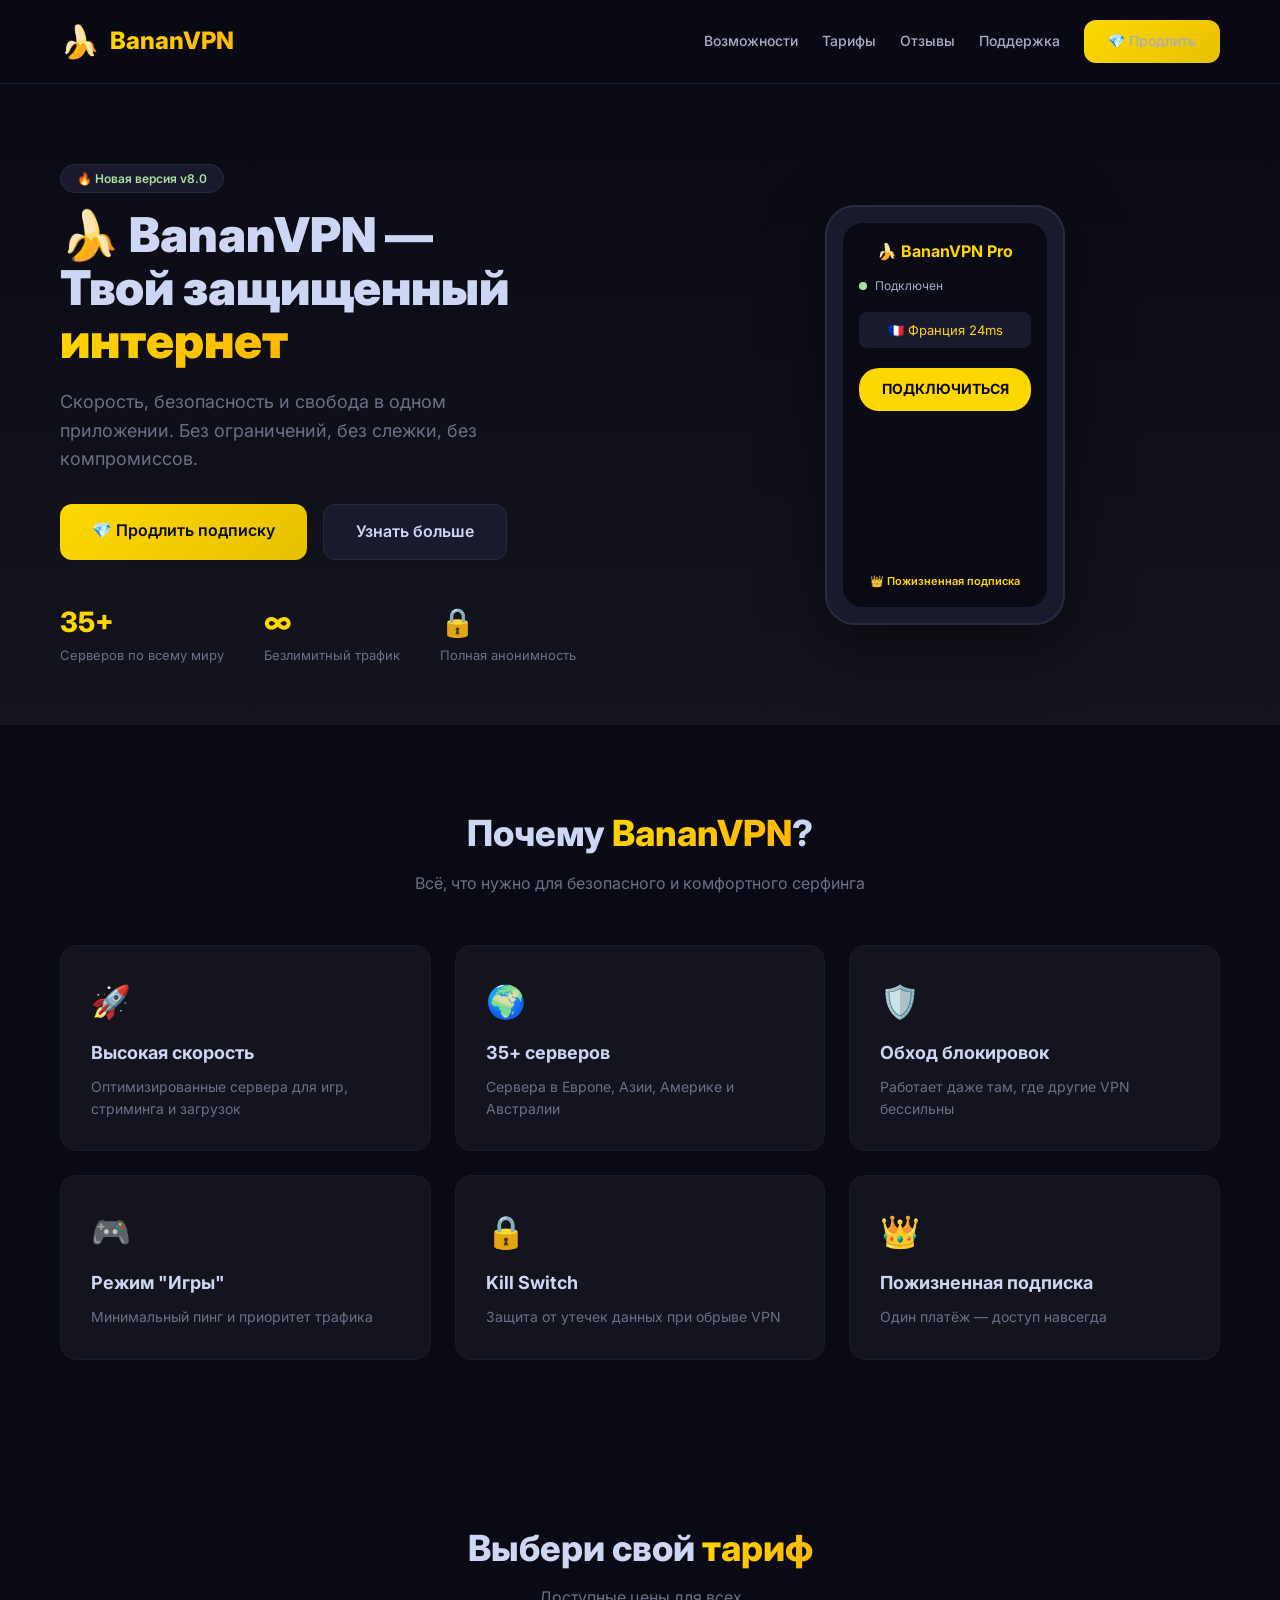
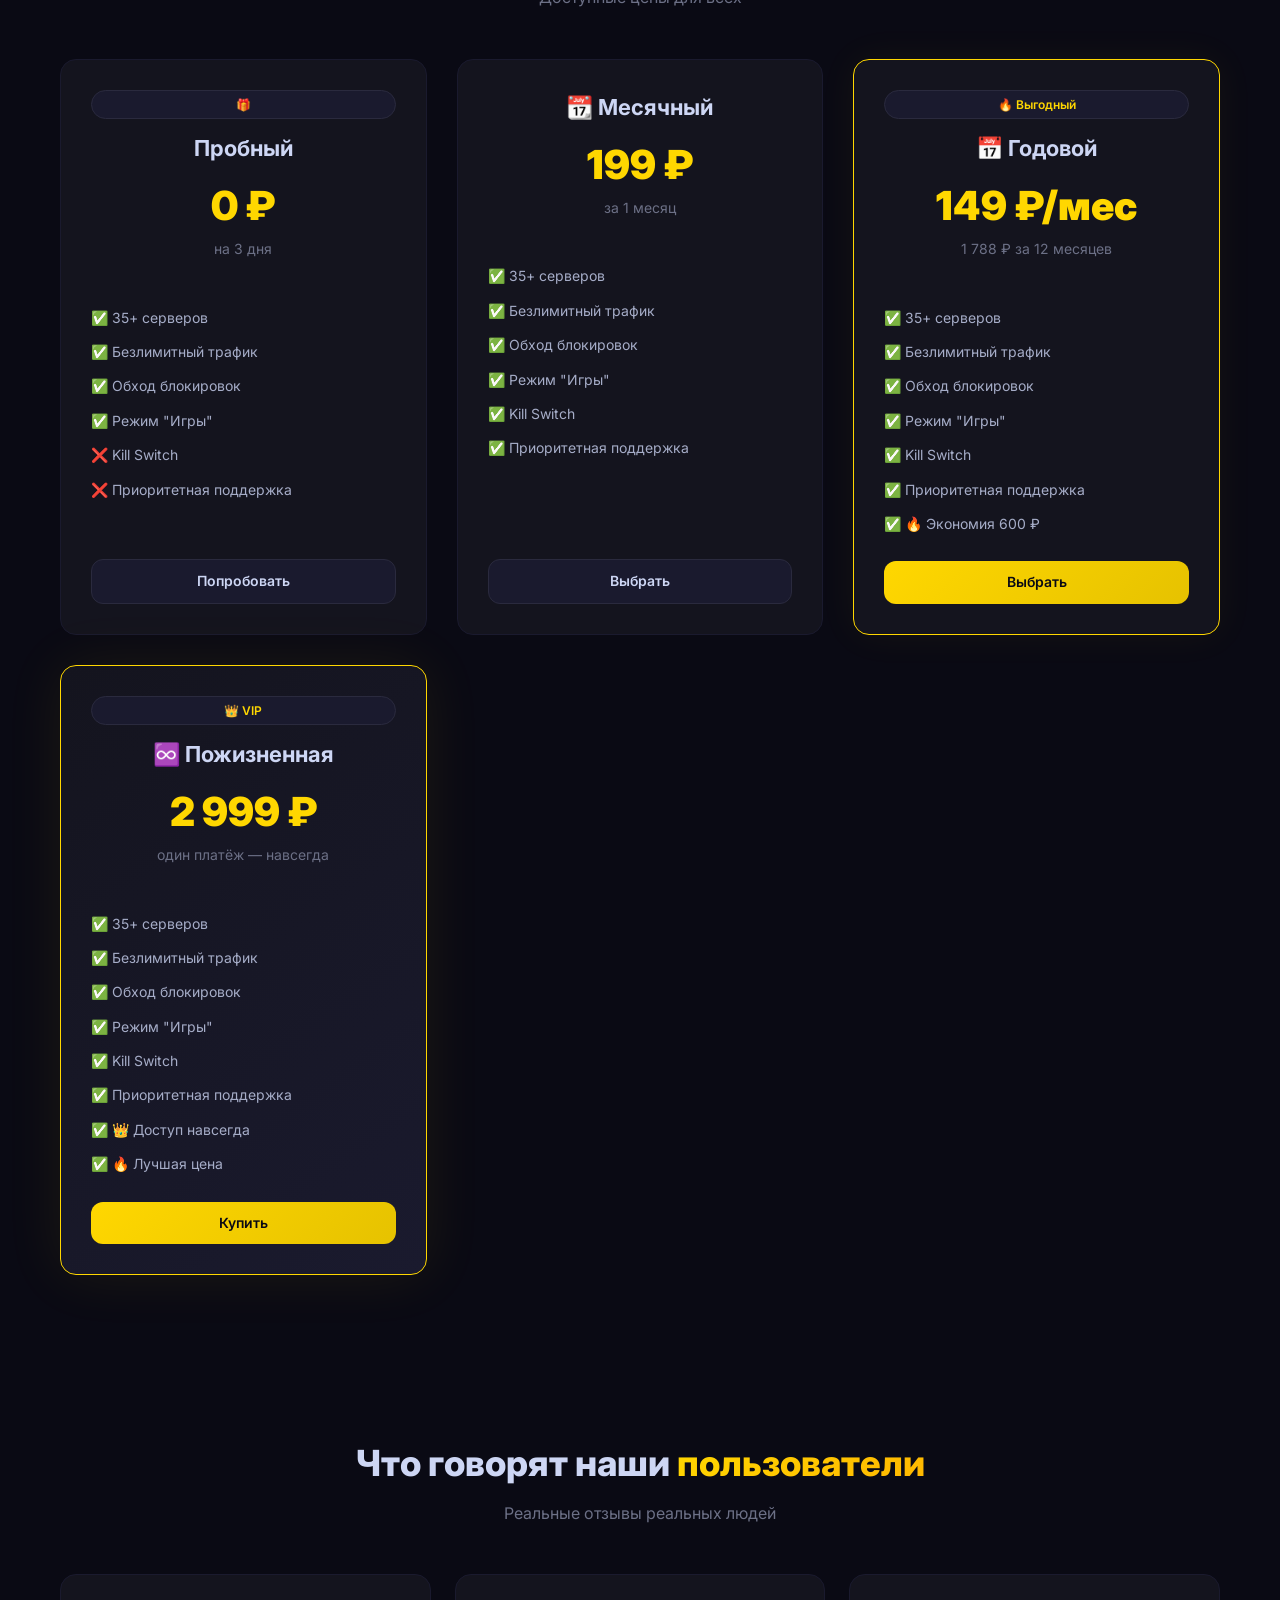
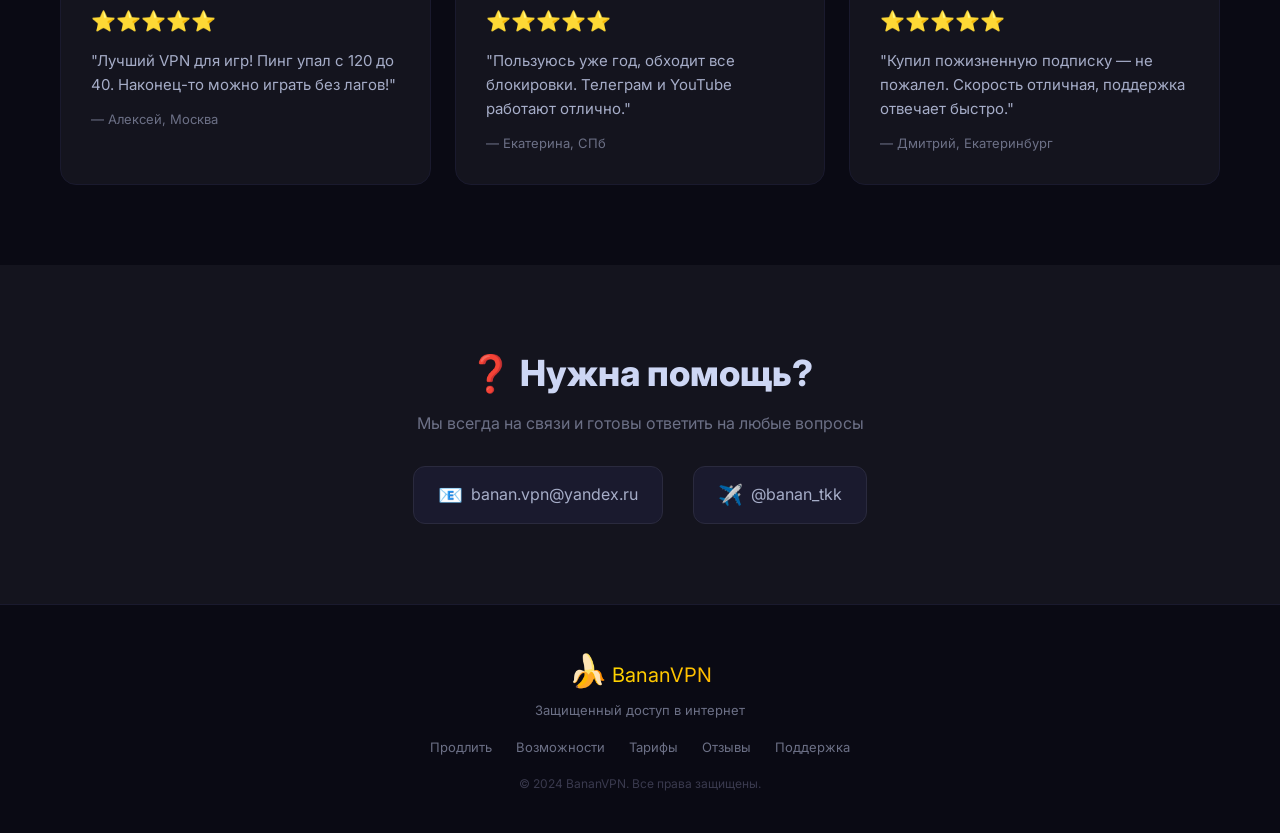
==== index.html @ 457617f9 "Add files via upload" ====
<!DOCTYPE html>
<html lang="ru">
<head>
    <meta charset="UTF-8">
    <meta name="viewport" content="width=device-width, initial-scale=1.0">
    
    <!-- ===== ОСНОВНЫЕ SEO МЕТА-ТЕГИ ===== -->
    <title>🍌 BananVPN — Лучший VPN для игр и интернета в России</title>
    <meta name="description" content="BananVPN — быстрый и безопасный VPN для игр, стриминга и обхода блокировок. 35+ серверов, безлимитный трафик, режим 'Игры' и пожизненная подписка.">
    <meta name="keywords" content="бананвпн, bananvpn, впн для игр, впн россия, впн безлимитный, впн пожизненный, vpn для телеграм, обход блокировок">
    <meta name="robots" content="index, follow">
    <meta name="author" content="BananVPN">
    <meta name="language" content="Russian">
    
    <!-- ===== OPEN GRAPH (для соцсетей) ===== -->
    <meta property="og:title" content="BananVPN — Лучший VPN для игр и интернета">
    <meta property="og:description" content="Скорость, безопасность и свобода в одном приложении. 35+ серверов, безлимитный трафик, режим 'Игры'.">
    <meta property="og:type" content="website">
    <meta property="og:url" content="https://bananvpn.com">
    <meta property="og:image" content="https://bananvpn.com/assets/og-image.jpg">
    <meta property="og:site_name" content="BananVPN">
    
    <!-- ===== TWITTER CARD ===== -->
    <meta name="twitter:card" content="summary_large_image">
    <meta name="twitter:title" content="BananVPN — Лучший VPN для игр и интернета">
    <meta name="twitter:description" content="Скорость, безопасность и свобода в одном приложении. 35+ серверов, безлимитный трафик.">
    
    <!-- ===== ФАВИКОН ===== -->
    <link rel="icon" type="image/png" href="data:image/svg+xml,<svg xmlns='http://www.w3.org/2000/svg' viewBox='0 0 100 100'><text y='.9em' font-size='90'>🍌</text></svg>">
    
    <!-- ===== КАНОНИЧЕСКАЯ ССЫЛКА ===== -->
    <link rel="canonical" href="https://bananvpn.com/">
    
    <!-- ===== СТИЛИ ===== -->
    <link rel="stylesheet" href="style.css">
    <link href="https://fonts.googleapis.com/css2?family=Inter:wght@300;400;600;700;800;900&display=swap" rel="stylesheet">
    
    <!-- ===== СХЕМА (JSON-LD) для поисковиков ===== -->
    <script type="application/ld+json">
    {
        "@context": "https://schema.org",
        "@type": "SoftwareApplication",
        "name": "BananVPN",
        "applicationCategory": "NetworkApplication",
        "operatingSystem": "Windows, macOS, Android, iOS",
        "description": "Быстрый и безопасный VPN для игр, стриминга и обхода блокировок. 35+ серверов, безлимитный трафик.",
        "offers": {
            "@type": "Offer",
            "price": "0",
            "priceCurrency": "RUB"
        },
        "aggregateRating": {
            "@type": "AggregateRating",
            "ratingValue": "4.8",
            "ratingCount": "1250"
        }
    }
    </script>
    
</head>
<body>
    <!-- ===== НАВИГАЦИЯ ===== -->
    <nav class="navbar">
        <div class="container">
            <div class="nav-brand">
                <span class="logo">🍌</span>
                <span class="brand-text">BananVPN</span>
            </div>
            <div class="nav-links">
                <a href="#features">Возможности</a>
                <a href="#pricing">Тарифы</a>
                <a href="#reviews">Отзывы</a>
                <a href="#support">Поддержка</a>
                <a href="renew.html" class="btn btn-primary">💎 Продлить</a>
            </div>
            <div class="mobile-menu" onclick="toggleMobileMenu()">
                <span></span>
                <span></span>
                <span></span>
            </div>
        </div>
    </nav>

    <!-- ===== ГЕРОЙ ===== -->
    <section class="hero">
        <div class="container">
            <div class="hero-content">
                <div class="hero-badge">🔥 Новая версия v8.0</div>
                <h1>🍌 BananVPN — <br>Твой защищенный <span class="highlight">интернет</span></h1>
                <p class="hero-desc">Скорость, безопасность и свобода в одном приложении. 
                Без ограничений, без слежки, без компромиссов.</p>
                <div class="hero-buttons">
                    <a href="renew.html" class="btn btn-primary btn-large">💎 Продлить подписку</a>
                    <a href="#features" class="btn btn-secondary btn-large">Узнать больше</a>
                </div>
                <div class="hero-stats">
                    <div class="stat">
                        <span class="stat-number">35+</span>
                        <span class="stat-label">Серверов по всему миру</span>
                    </div>
                    <div class="stat">
                        <span class="stat-number">∞</span>
                        <span class="stat-label">Безлимитный трафик</span>
                    </div>
                    <div class="stat">
                        <span class="stat-number">🔒</span>
                        <span class="stat-label">Полная анонимность</span>
                    </div>
                </div>
            </div>
            <div class="hero-image">
                <div class="hero-phone">
                    <div class="phone-screen">
                        <div class="phone-header">🍌 BananVPN Pro</div>
                        <div class="phone-status">
                            <span class="dot connected"></span>
                            <span>Подключен</span>
                        </div>
                        <div class="phone-server">🇫🇷 Франция 24ms</div>
                        <div class="phone-btn">ПОДКЛЮЧИТЬСЯ</div>
                        <div class="phone-footer">👑 Пожизненная подписка</div>
                    </div>
                </div>
            </div>
        </div>
    </section>

    <!-- ===== ВОЗМОЖНОСТИ ===== -->
    <section id="features" class="features">
        <div class="container">
            <div class="section-header">
                <h2>Почему <span class="highlight">BananVPN</span>?</h2>
                <p>Всё, что нужно для безопасного и комфортного серфинга</p>
            </div>
            <div class="features-grid">
                <div class="feature-card">
                    <div class="feature-icon">🚀</div>
                    <h3>Высокая скорость</h3>
                    <p>Оптимизированные сервера для игр, стриминга и загрузок</p>
                </div>
                <div class="feature-card">
                    <div class="feature-icon">🌍</div>
                    <h3>35+ серверов</h3>
                    <p>Сервера в Европе, Азии, Америке и Австралии</p>
                </div>
                <div class="feature-card">
                    <div class="feature-icon">🛡️</div>
                    <h3>Обход блокировок</h3>
                    <p>Работает даже там, где другие VPN бессильны</p>
                </div>
                <div class="feature-card">
                    <div class="feature-icon">🎮</div>
                    <h3>Режим "Игры"</h3>
                    <p>Минимальный пинг и приоритет трафика</p>
                </div>
                <div class="feature-card">
                    <div class="feature-icon">🔒</div>
                    <h3>Kill Switch</h3>
                    <p>Защита от утечек данных при обрыве VPN</p>
                </div>
                <div class="feature-card">
                    <div class="feature-icon">👑</div>
                    <h3>Пожизненная подписка</h3>
                    <p>Один платёж — доступ навсегда</p>
                </div>
            </div>
        </div>
    </section>

    <!-- ===== ТАРИФЫ ===== -->
    <section id="pricing" class="pricing">
        <div class="container">
            <div class="section-header">
                <h2>Выбери свой <span class="highlight">тариф</span></h2>
                <p>Доступные цены для всех</p>
            </div>
            <div class="pricing-grid">
                <!-- Пробный -->
                <div class="pricing-card">
                    <div class="pricing-badge">🎁</div>
                    <h3>Пробный</h3>
                    <div class="pricing-price">0 ₽</div>
                    <div class="pricing-period">на 3 дня</div>
                    <ul class="pricing-features">
                        <li>✅ 35+ серверов</li>
                        <li>✅ Безлимитный трафик</li>
                        <li>✅ Обход блокировок</li>
                        <li>✅ Режим "Игры"</li>
                        <li>❌ Kill Switch</li>
                        <li>❌ Приоритетная поддержка</li>
                    </ul>
                    <a href="renew.html" class="btn btn-secondary">Попробовать</a>
                </div>

                <!-- Месячный -->
                <div class="pricing-card">
                    <h3>📆 Месячный</h3>
                    <div class="pricing-price">199 ₽</div>
                    <div class="pricing-period">за 1 месяц</div>
                    <ul class="pricing-features">
                        <li>✅ 35+ серверов</li>
                        <li>✅ Безлимитный трафик</li>
                        <li>✅ Обход блокировок</li>
                        <li>✅ Режим "Игры"</li>
                        <li>✅ Kill Switch</li>
                        <li>✅ Приоритетная поддержка</li>
                    </ul>
                    <a href="renew.html" class="btn btn-secondary">Выбрать</a>
                </div>

                <!-- Годовой -->
                <div class="pricing-card popular">
                    <div class="pricing-badge">🔥 Выгодный</div>
                    <h3>📅 Годовой</h3>
                    <div class="pricing-price">149 ₽/мес</div>
                    <div class="pricing-period">1 788 ₽ за 12 месяцев</div>
                    <ul class="pricing-features">
                        <li>✅ 35+ серверов</li>
                        <li>✅ Безлимитный трафик</li>
                        <li>✅ Обход блокировок</li>
                        <li>✅ Режим "Игры"</li>
                        <li>✅ Kill Switch</li>
                        <li>✅ Приоритетная поддержка</li>
                        <li>✅ 🔥 Экономия 600 ₽</li>
                    </ul>
                    <a href="renew.html" class="btn btn-primary">Выбрать</a>
                </div>

                <!-- Пожизненная -->
                <div class="pricing-card premium">
                    <div class="pricing-badge">👑 VIP</div>
                    <h3>♾️ Пожизненная</h3>
                    <div class="pricing-price">2 999 ₽</div>
                    <div class="pricing-period">один платёж — навсегда</div>
                    <ul class="pricing-features">
                        <li>✅ 35+ серверов</li>
                        <li>✅ Безлимитный трафик</li>
                        <li>✅ Обход блокировок</li>
                        <li>✅ Режим "Игры"</li>
                        <li>✅ Kill Switch</li>
                        <li>✅ Приоритетная поддержка</li>
                        <li>✅ 👑 Доступ навсегда</li>
                        <li>✅ 🔥 Лучшая цена</li>
                    </ul>
                    <a href="renew.html" class="btn btn-primary">Купить</a>
                </div>
            </div>
        </div>
    </section>

    <!-- ===== ОТЗЫВЫ ===== -->
    <section id="reviews" class="reviews">
        <div class="container">
            <div class="section-header">
                <h2>Что говорят наши <span class="highlight">пользователи</span></h2>
                <p>Реальные отзывы реальных людей</p>
            </div>
            <div class="reviews-grid">
                <div class="review-card">
                    <div class="review-stars">⭐⭐⭐⭐⭐</div>
                    <p class="review-text">"Лучший VPN для игр! Пинг упал с 120 до 40. Наконец-то можно играть без лагов!"</p>
                    <div class="review-author">— Алексей, Москва</div>
                </div>
                <div class="review-card">
                    <div class="review-stars">⭐⭐⭐⭐⭐</div>
                    <p class="review-text">"Пользуюсь уже год, обходит все блокировки. Телеграм и YouTube работают отлично."</p>
                    <div class="review-author">— Екатерина, СПб</div>
                </div>
                <div class="review-card">
                    <div class="review-stars">⭐⭐⭐⭐⭐</div>
                    <p class="review-text">"Купил пожизненную подписку — не пожалел. Скорость отличная, поддержка отвечает быстро."</p>
                    <div class="review-author">— Дмитрий, Екатеринбург</div>
                </div>
            </div>
        </div>
    </section>

    <!-- ===== ПОДДЕРЖКА ===== -->
    <section id="support" class="support">
        <div class="container">
            <div class="support-content">
                <h2>❓ Нужна помощь?</h2>
                <p>Мы всегда на связи и готовы ответить на любые вопросы</p>
                <div class="support-contacts">
                    <a href="mailto:banan.vpn@yandex.ru" class="support-item">
                        <span class="support-icon">📧</span>
                        <span>banan.vpn@yandex.ru</span>
                    </a>
                    <a href="https://t.me/banan_tkk" class="support-item" target="_blank">
                        <span class="support-icon">✈️</span>
                        <span>@banan_tkk</span>
                    </a>
                </div>
            </div>
        </div>
    </section>

    <!-- ===== ФУТЕР ===== -->
    <footer class="footer">
        <div class="container">
            <div class="footer-content">
                <div class="footer-brand">
                    <span class="logo">🍌</span>
                    <span class="brand-text">BananVPN</span>
                    <p>Защищенный доступ в интернет</p>
                </div>
                <div class="footer-links">
                    <a href="renew.html">Продлить</a>
                    <a href="#features">Возможности</a>
                    <a href="#pricing">Тарифы</a>
                    <a href="#reviews">Отзывы</a>
                    <a href="mailto:banan.vpn@yandex.ru">Поддержка</a>
                </div>
                <div class="footer-copyright">
                    © 2024 BananVPN. Все права защищены.
                </div>
            </div>
        </div>
    </footer>

    <script src="script.js"></script>
</body>
</html>
---- style.css ----
* {
    margin: 0;
    padding: 0;
    box-sizing: border-box;
}

body {
    font-family: 'Inter', -apple-system, BlinkMacSystemFont, sans-serif;
    background: #0a0a14;
    color: #cdd6f4;
    line-height: 1.6;
}

.container {
    max-width: 1200px;
    margin: 0 auto;
    padding: 0 20px;
}

/* ===== НАВИГАЦИЯ ===== */
.navbar {
    padding: 16px 0;
    background: rgba(10, 10, 20, 0.95);
    backdrop-filter: blur(10px);
    border-bottom: 1px solid #1a1a2e;
    position: sticky;
    top: 0;
    z-index: 1000;
}

.navbar .container {
    display: flex;
    justify-content: space-between;
    align-items: center;
}

.nav-brand {
    display: flex;
    align-items: center;
    gap: 10px;
    font-size: 24px;
    font-weight: 800;
}

.logo {
    font-size: 32px;
}

.brand-text {
    background: linear-gradient(135deg, #ffd700, #ffb700);
    -webkit-background-clip: text;
    -webkit-text-fill-color: transparent;
}

.nav-links {
    display: flex;
    align-items: center;
    gap: 24px;
}

.nav-links a {
    color: #a6adc8;
    text-decoration: none;
    font-size: 14px;
    font-weight: 500;
    transition: color 0.3s;
}

.nav-links a:hover {
    color: #ffd700;
}

.mobile-menu {
    display: none;
    flex-direction: column;
    gap: 4px;
    cursor: pointer;
}

.mobile-menu span {
    width: 25px;
    height: 3px;
    background: #cdd6f4;
    border-radius: 2px;
    transition: all 0.3s;
}

/* ===== КНОПКИ ===== */
.btn {
    display: inline-block;
    padding: 10px 24px;
    border-radius: 12px;
    font-weight: 600;
    font-size: 14px;
    text-decoration: none;
    transition: all 0.3s;
    cursor: pointer;
    border: none;
}

.btn-primary {
    background: linear-gradient(135deg, #ffd700, #e6c200);
    color: #0a0a14;
}

.btn-primary:hover {
    transform: translateY(-2px);
    box-shadow: 0 8px 30px rgba(255, 215, 0, 0.3);
}

.btn-secondary {
    background: #1a1a2e;
    color: #cdd6f4;
    border: 1px solid #2a2a3e;
}

.btn-secondary:hover {
    background: #2a2a3e;
    transform: translateY(-2px);
}

.btn-large {
    padding: 14px 32px;
    font-size: 16px;
}

.btn-block {
    width: 100%;
}

/* ===== ГЕРОЙ ===== */
.hero {
    padding: 80px 0 60px;
    background: linear-gradient(180deg, #0a0a14 0%, #14141e 100%);
}

.hero .container {
    display: flex;
    align-items: center;
    gap: 60px;
}

.hero-content {
    flex: 1;
}

.hero-badge {
    display: inline-block;
    background: #1a1a2e;
    padding: 4px 16px;
    border-radius: 20px;
    font-size: 12px;
    font-weight: 600;
    color: #a6e3a1;
    border: 1px solid #2a2a3e;
    margin-bottom: 16px;
}

.hero h1 {
    font-size: 48px;
    font-weight: 900;
    line-height: 1.1;
    margin-bottom: 20px;
}

.highlight {
    background: linear-gradient(135deg, #ffd700, #ffb700);
    -webkit-background-clip: text;
    -webkit-text-fill-color: transparent;
}

.hero-desc {
    font-size: 18px;
    color: #6c7086;
    margin-bottom: 30px;
    max-width: 500px;
}

.hero-buttons {
    display: flex;
    gap: 16px;
    margin-bottom: 40px;
    flex-wrap: wrap;
}

.hero-stats {
    display: flex;
    gap: 40px;
}

.stat {
    display: flex;
    flex-direction: column;
}

.stat-number {
    font-size: 28px;
    font-weight: 800;
    color: #ffd700;
}

.stat-label {
    font-size: 13px;
    color: #6c7086;
}

/* ===== ТЕЛЕФОН ===== */
.hero-image {
    flex: 1;
    display: flex;
    justify-content: center;
}

.hero-phone {
    width: 240px;
    height: 420px;
    background: #1a1a2e;
    border-radius: 30px;
    padding: 16px;
    border: 2px solid #2a2a3e;
    box-shadow: 0 20px 60px rgba(0, 0, 0, 0.5);
}

.phone-screen {
    background: #0a0a14;
    border-radius: 20px;
    height: 100%;
    padding: 16px;
    display: flex;
    flex-direction: column;
}

.phone-header {
    font-size: 16px;
    font-weight: 700;
    color: #ffd700;
    text-align: center;
    margin-bottom: 12px;
}

.phone-status {
    display: flex;
    align-items: center;
    gap: 8px;
    font-size: 12px;
    color: #a6adc8;
    margin-bottom: 8px;
}

.dot {
    display: inline-block;
    width: 8px;
    height: 8px;
    border-radius: 50%;
}

.dot.connected {
    background: #a6e3a1;
    animation: pulse 2s infinite;
}

@keyframes pulse {
    0%, 100% { opacity: 1; }
    50% { opacity: 0.3; }
}

.phone-server {
    background: #1a1a2e;
    padding: 8px 12px;
    border-radius: 8px;
    font-size: 13px;
    color: #ffd700;
    text-align: center;
    margin: 8px 0;
}

.phone-btn {
    background: #ffd700;
    color: #0a0a14;
    text-align: center;
    padding: 10px;
    border-radius: 20px;
    font-weight: 700;
    font-size: 14px;
    margin: 12px 0;
    cursor: pointer;
}

.phone-footer {
    margin-top: auto;
    text-align: center;
    font-size: 11px;
    color: #ffd700;
    font-weight: 600;
}

/* ===== СЕКЦИИ ===== */
.section-header {
    text-align: center;
    margin-bottom: 48px;
}

.section-header h2 {
    font-size: 36px;
    font-weight: 800;
    margin-bottom: 8px;
}

.section-header p {
    color: #6c7086;
    font-size: 16px;
}

/* ===== ВОЗМОЖНОСТИ ===== */
.features {
    padding: 80px 0;
    background: #0a0a14;
}

.features-grid {
    display: grid;
    grid-template-columns: repeat(auto-fit, minmax(280px, 1fr));
    gap: 24px;
}

.feature-card {
    background: #14141e;
    padding: 30px;
    border-radius: 16px;
    border: 1px solid #1a1a2e;
    transition: all 0.3s;
}

.feature-card:hover {
    transform: translateY(-4px);
    border-color: #ffd700;
    box-shadow: 0 8px 30px rgba(255, 215, 0, 0.05);
}

.feature-icon {
    font-size: 32px;
    margin-bottom: 12px;
}

.feature-card h3 {
    font-size: 18px;
    font-weight: 700;
    margin-bottom: 8px;
}

.feature-card p {
    color: #6c7086;
    font-size: 14px;
}

/* ===== ТАРИФЫ ===== */
.pricing {
    padding: 80px 0;
    background: #0a0a14;
}

.pricing-grid {
    display: grid;
    grid-template-columns: repeat(auto-fit, minmax(280px, 1fr));
    gap: 30px;
    align-items: stretch;
}

.pricing-card {
    background: #14141e;
    padding: 30px;
    border-radius: 16px;
    border: 1px solid #1a1a2e;
    text-align: center;
    transition: all 0.3s;
    position: relative;
    display: flex;
    flex-direction: column;
}

.pricing-card:hover {
    transform: translateY(-4px);
}

.pricing-card.popular {
    border-color: #ffd700;
    box-shadow: 0 0 40px rgba(255, 215, 0, 0.05);
}

.pricing-card.premium {
    border-color: #ffd700;
    background: linear-gradient(145deg, #14141e, #1a1a2e);
    box-shadow: 0 0 60px rgba(255, 215, 0, 0.08);
}

.pricing-badge {
    display: inline-block;
    background: #1a1a2e;
    padding: 4px 16px;
    border-radius: 20px;
    font-size: 12px;
    font-weight: 600;
    color: #ffd700;
    border: 1px solid #2a2a3e;
    margin-bottom: 12px;
}

.pricing-card h3 {
    font-size: 22px;
    font-weight: 700;
    margin-bottom: 8px;
}

.pricing-price {
    font-size: 40px;
    font-weight: 900;
    color: #ffd700;
}

.pricing-period {
    color: #6c7086;
    font-size: 14px;
    margin-bottom: 20px;
}

.pricing-features {
    list-style: none;
    text-align: left;
    margin: 20px 0;
    padding: 0;
    flex: 1;
}

.pricing-features li {
    padding: 6px 0;
    font-size: 14px;
    color: #a6adc8;
}

.pricing-card .btn {
    width: 100%;
    justify-content: center;
}

/* ===== ПОДДЕРЖКА ===== */
.support {
    padding: 80px 0;
    background: #14141e;
    text-align: center;
}

.support h2 {
    font-size: 36px;
    font-weight: 800;
    margin-bottom: 8px;
}

.support p {
    color: #6c7086;
    font-size: 16px;
    margin-bottom: 30px;
}

.support-contacts {
    display: flex;
    justify-content: center;
    gap: 30px;
    flex-wrap: wrap;
}

.support-item {
    display: flex;
    align-items: center;
    gap: 8px;
    color: #a6adc8;
    text-decoration: none;
    padding: 12px 24px;
    background: #1a1a2e;
    border-radius: 12px;
    border: 1px solid #2a2a3e;
    transition: all 0.3s;
}

.support-item:hover {
    border-color: #ffd700;
    color: #ffd700;
    transform: translateY(-2px);
}

.support-icon {
    font-size: 20px;
}

/* ===== ФУТЕР ===== */
.footer {
    padding: 40px 0;
    background: #0a0a14;
    border-top: 1px solid #1a1a2e;
}

.footer-content {
    display: flex;
    flex-direction: column;
    align-items: center;
    gap: 16px;
}

.footer-brand {
    text-align: center;
}

.footer-brand .brand-text {
    font-size: 20px;
}

.footer-brand p {
    color: #6c7086;
    font-size: 13px;
    margin-top: 4px;
}

.footer-links {
    display: flex;
    gap: 24px;
}

.footer-links a {
    color: #6c7086;
    text-decoration: none;
    font-size: 13px;
    transition: color 0.3s;
}

.footer-links a:hover {
    color: #ffd700;
}

.footer-copyright {
    color: #3a3a4e;
    font-size: 12px;
}

/* ===== СТРАНИЦА ПРОДЛЕНИЯ ===== */
.renew-hero {
    padding: 60px 0 30px;
    text-align: center;
    background: #0a0a14;
}

.renew-hero h1 {
    font-size: 40px;
    font-weight: 800;
}

.renew-hero p {
    color: #6c7086;
    font-size: 16px;
}

.renew-form-section {
    padding: 30px 0 80px;
    background: #0a0a14;
}

.renew-card {
    max-width: 540px;
    margin: 0 auto;
    background: #14141e;
    padding: 40px;
    border-radius: 20px;
    border: 1px solid #1a1a2e;
    text-align: center;
}

.renew-card-icon {
    font-size: 48px;
    margin-bottom: 8px;
}

.renew-card h2 {
    font-size: 24px;
    font-weight: 700;
    margin-bottom: 24px;
}

.form-group {
    text-align: left;
    margin-bottom: 20px;
}

.form-group label {
    display: block;
    font-size: 14px;
    font-weight: 600;
    color: #a6adc8;
    margin-bottom: 6px;
}

.form-group input,
.form-group select {
    width: 100%;
    padding: 12px 16px;
    border-radius: 10px;
    background: #0a0a14;
    border: 1px solid #1a1a2e;
    color: #cdd6f4;
    font-size: 14px;
    transition: border-color 0.3s;
}

.form-group input:focus,
.form-group select:focus {
    outline: none;
    border-color: #ffd700;
}

/* ===== ПЛАН-СЕЛЕКТОР ===== */
.plan-selector {
    display: flex;
    flex-direction: column;
    gap: 10px;
}

.plan-option {
    display: block;
    padding: 14px 18px;
    border-radius: 12px;
    background: #0a0a14;
    border: 2px solid #1a1a2e;
    cursor: pointer;
    transition: all 0.3s;
}

.plan-option:hover {
    border-color: #2a2a3e;
}

.plan-option:has(input:checked) {
    border-color: #ffd700;
    background: #1a1a2e;
    box-shadow: 0 0 30px rgba(255, 215, 0, 0.05);
}

.plan-option input[type="radio"] {
    display: none;
}

.plan-content {
    display: flex;
    align-items: center;
    gap: 12px;
    flex-wrap: wrap;
}

.plan-badge {
    font-size: 10px;
    font-weight: 700;
    text-transform: uppercase;
    padding: 2px 10px;
    border-radius: 10px;
    background: #ffd700;
    color: #0a0a14;
    letter-spacing: 0.5px;
}

.plan-name {
    font-weight: 700;
    font-size: 15px;
    color: #cdd6f4;
    min-width: 100px;
}

.plan-price {
    font-weight: 800;
    font-size: 20px;
    color: #ffd700;
    margin-left: auto;
}

.plan-period {
    font-size: 12px;
    color: #6c7086;
    width: 100%;
}

.plan-option:has(input:checked) .plan-period {
    color: #a6adc8;
}

/* ===== ОПЛАТА ===== */
.payment-options {
    display: grid;
    grid-template-columns: repeat(4, 1fr);
    gap: 10px;
}

.payment-option {
    display: flex;
    align-items: center;
    justify-content: center;
    gap: 6px;
    padding: 10px;
    border-radius: 10px;
    background: #0a0a14;
    border: 1px solid #1a1a2e;
    cursor: pointer;
    transition: all 0.3s;
    font-size: 13px;
}

.payment-option:hover {
    border-color: #2a2a3e;
}

.payment-option input[type="radio"] {
    display: none;
}

.payment-option:has(input:checked) {
    border-color: #ffd700;
    background: #1a1a2e;
}

/* ===== ИТОГО ===== */
.total-price {
    display: flex;
    justify-content: space-between;
    align-items: center;
    padding: 16px 20px;
    background: #1a1a2e;
    border-radius: 12px;
    margin: 16px 0;
    border: 1px solid #2a2a3e;
}

.total-price span {
    font-size: 16px;
    font-weight: 600;
    color: #a6adc8;
}

.total-amount {
    font-size: 24px !important;
    font-weight: 800 !important;
    color: #ffd700 !important;
}

/* ===== БЕЗОПАСНОСТЬ ===== */
.renew-security {
    margin-top: 16px;
    display: flex;
    align-items: center;
    justify-content: center;
    gap: 8px;
    font-size: 13px;
    color: #6c7086;
}

.renew-guarantee {
    margin-top: 8px;
    display: flex;
    align-items: center;
    justify-content: center;
    gap: 8px;
    font-size: 13px;
    color: #a6e3a1;
}

/* ===== АДАПТАЦИЯ ===== */
@media (max-width: 992px) {
    .hero .container {
        flex-direction: column;
        text-align: center;
    }

    .hero h1 {
        font-size: 36px;
    }

    .hero-desc {
        margin: 0 auto 30px;
    }

    .hero-buttons {
        justify-content: center;
    }

    .hero-stats {
        justify-content: center;
        gap: 20px;
    }

    .hero-image {
        order: -1;
    }

    .hero-phone {
        width: 200px;
        height: 360px;
    }
}

@media (max-width: 768px) {
    .mobile-menu {
        display: flex;
    }

    .nav-links {
        display: none;
        flex-direction: column;
        position: absolute;
        top: 70px;
        left: 0;
        right: 0;
        background: #0a0a14;
        padding: 20px;
        border-bottom: 1px solid #1a1a2e;
        gap: 16px;
    }

    .nav-links.active {
        display: flex;
    }

    .pricing-grid {
        grid-template-columns: 1fr;
    }

    .payment-options {
        grid-template-columns: repeat(2, 1fr);
    }

    .renew-card {
        padding: 24px;
        margin: 0 10px;
    }

    .plan-content {
        flex-direction: column;
        align-items: flex-start;
        gap: 4px;
    }

    .plan-price {
        margin-left: 0;
    }

    .support-contacts {
        flex-direction: column;
        align-items: center;
    }

    .hero h1 {
        font-size: 28px;
    }

}
/* ===== ОТЗЫВЫ ===== */
.reviews {
    padding: 80px 0;
    background: #0a0a14;
}

.reviews-grid {
    display: grid;
    grid-template-columns: repeat(auto-fit, minmax(280px, 1fr));
    gap: 24px;
}

.review-card {
    background: #14141e;
    padding: 30px;
    border-radius: 16px;
    border: 1px solid #1a1a2e;
    transition: all 0.3s;
}

.review-card:hover {
    border-color: #ffd700;
}

.review-stars {
    font-size: 20px;
    margin-bottom: 12px;
}

.review-text {
    color: #a6adc8;
    font-size: 15px;
    line-height: 1.6;
    margin-bottom: 12px;
}

.review-author {
    color: #6c7086;
    font-size: 13px;
}

@media (max-width: 768px) {
    .reviews-grid {
        grid-template-columns: 1fr;
    }
}
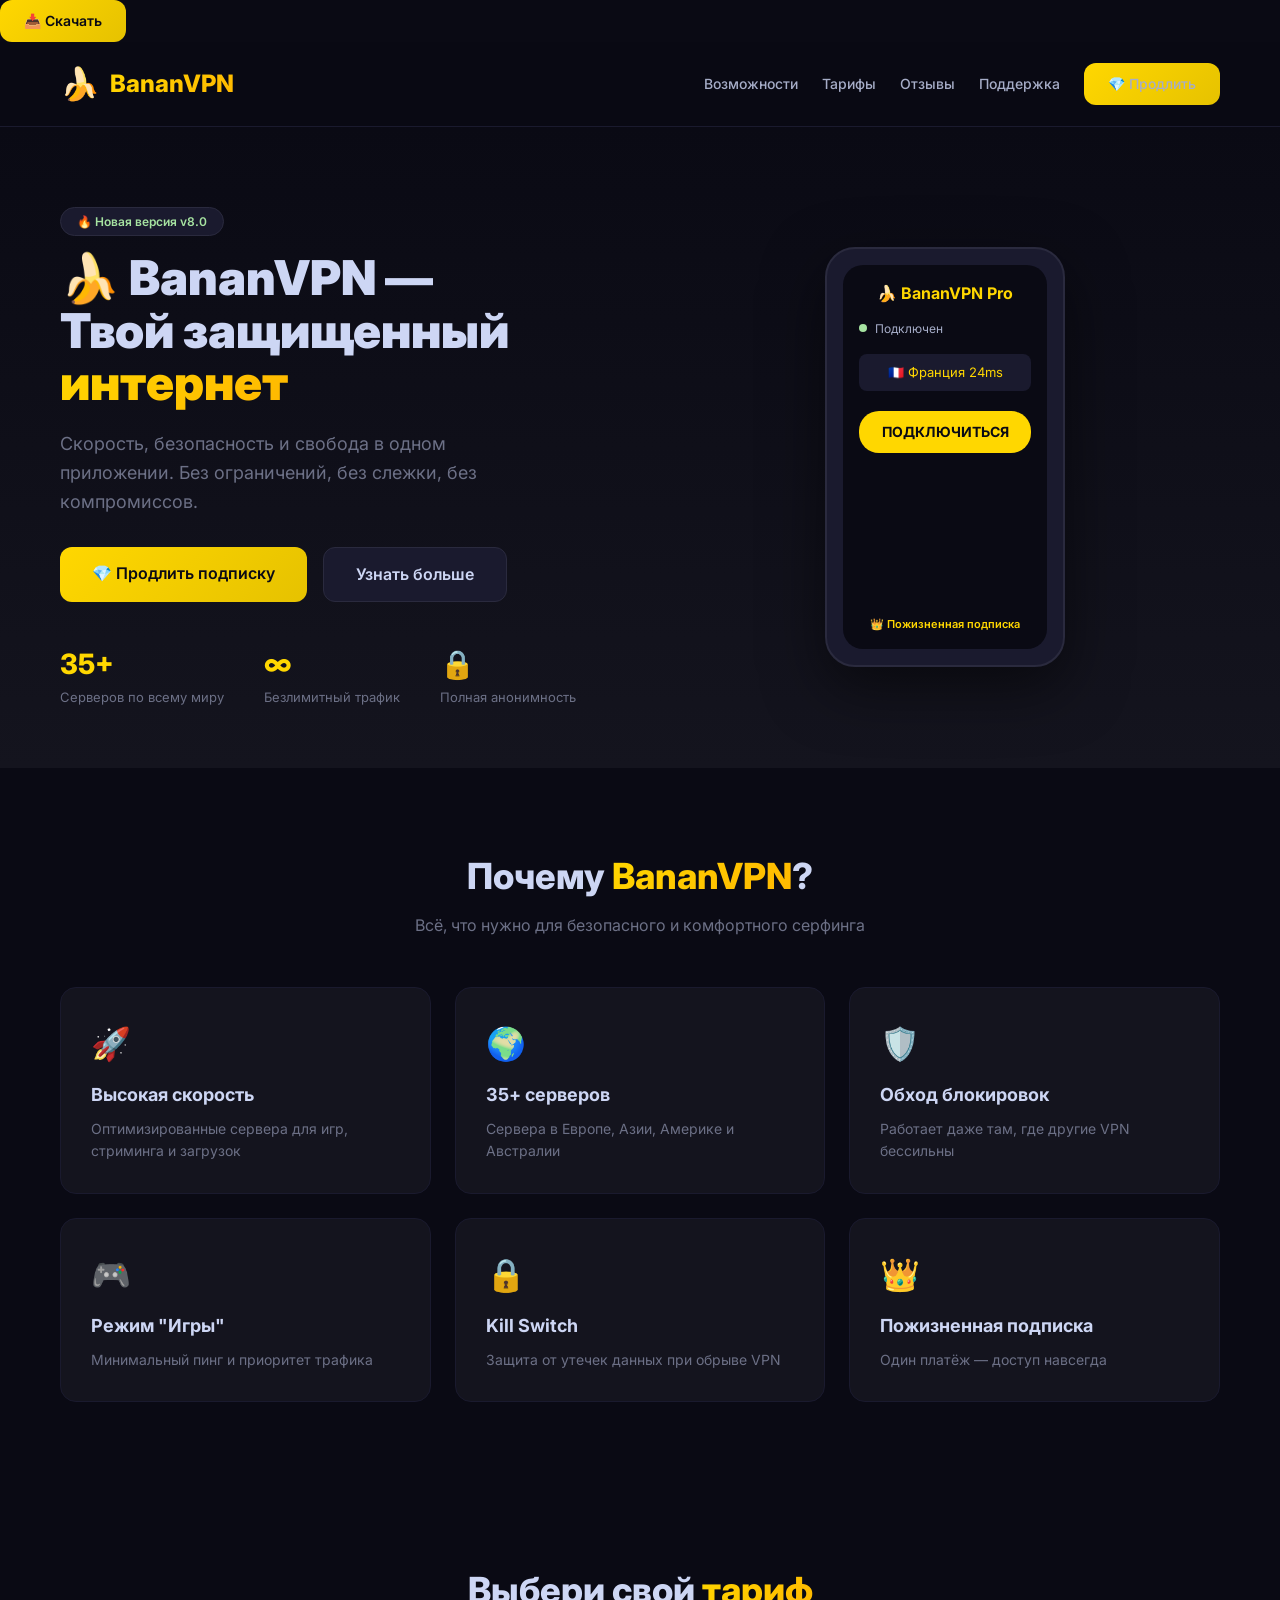
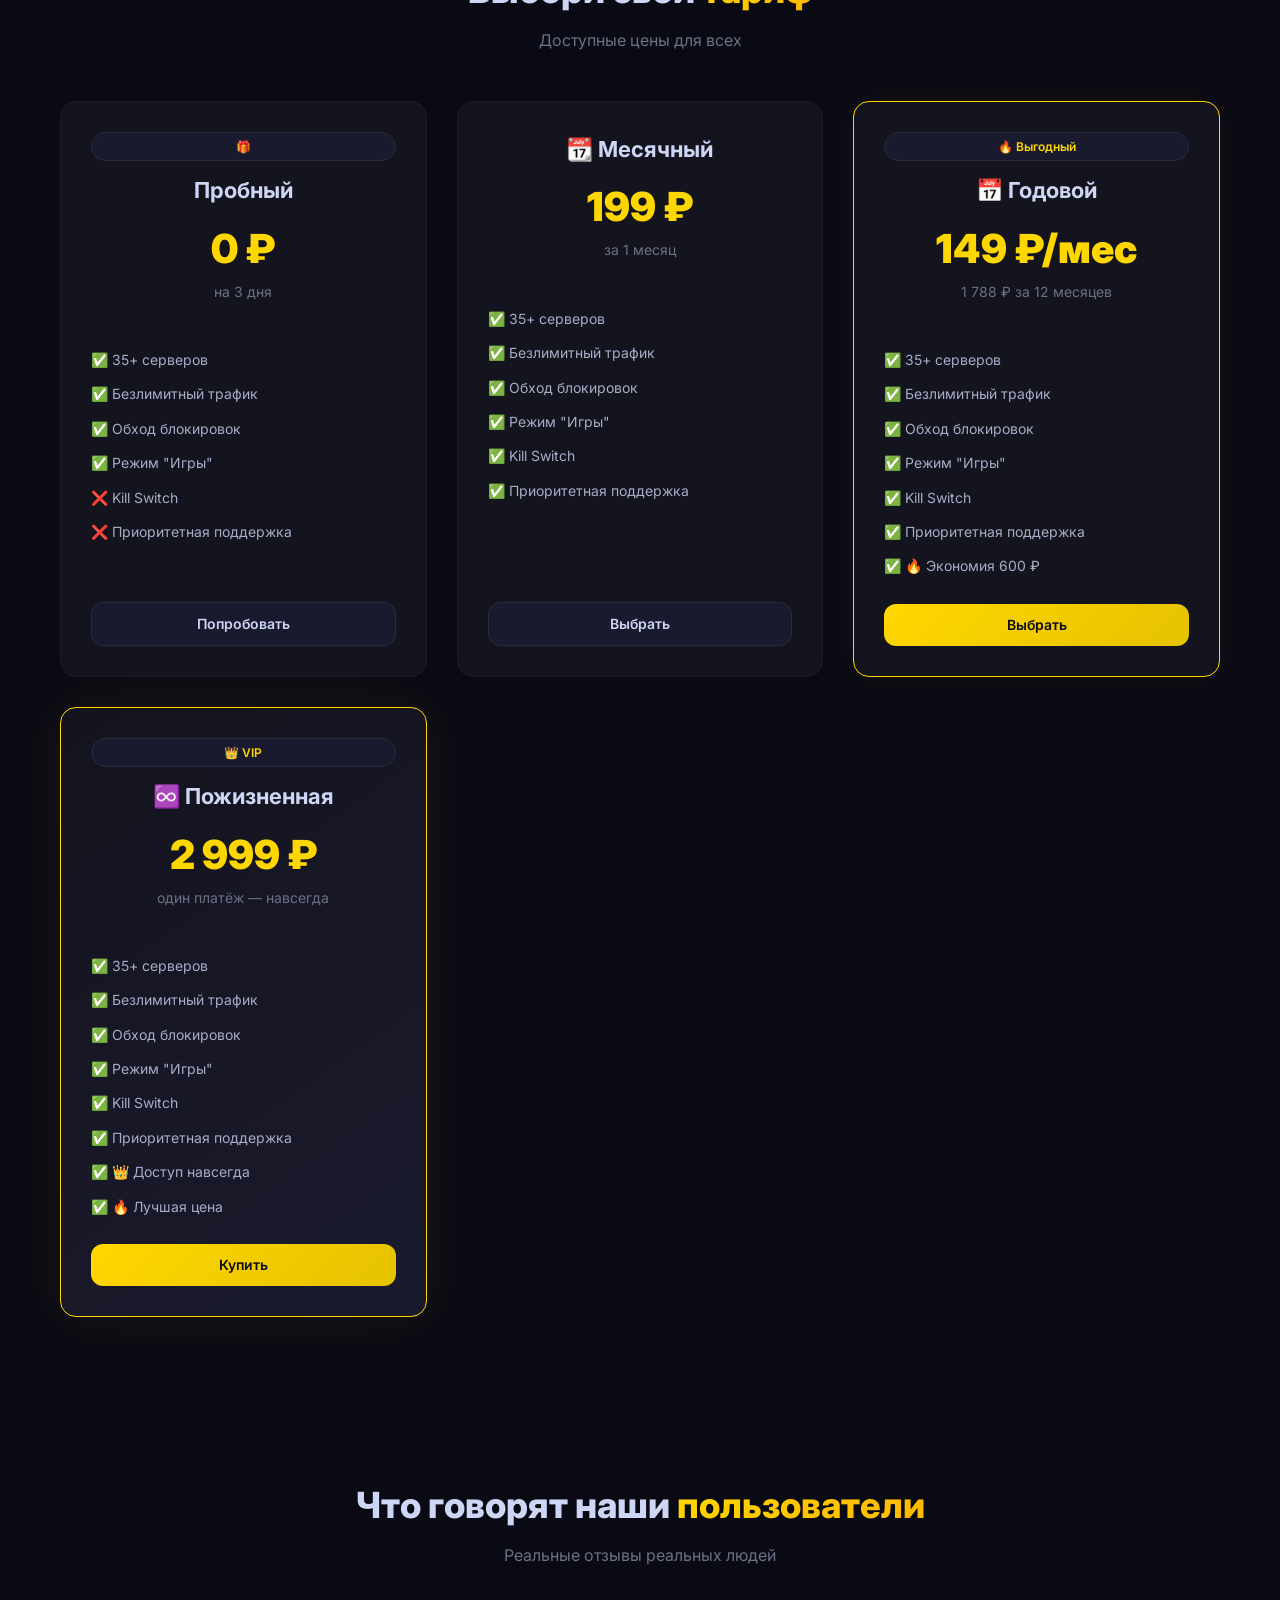
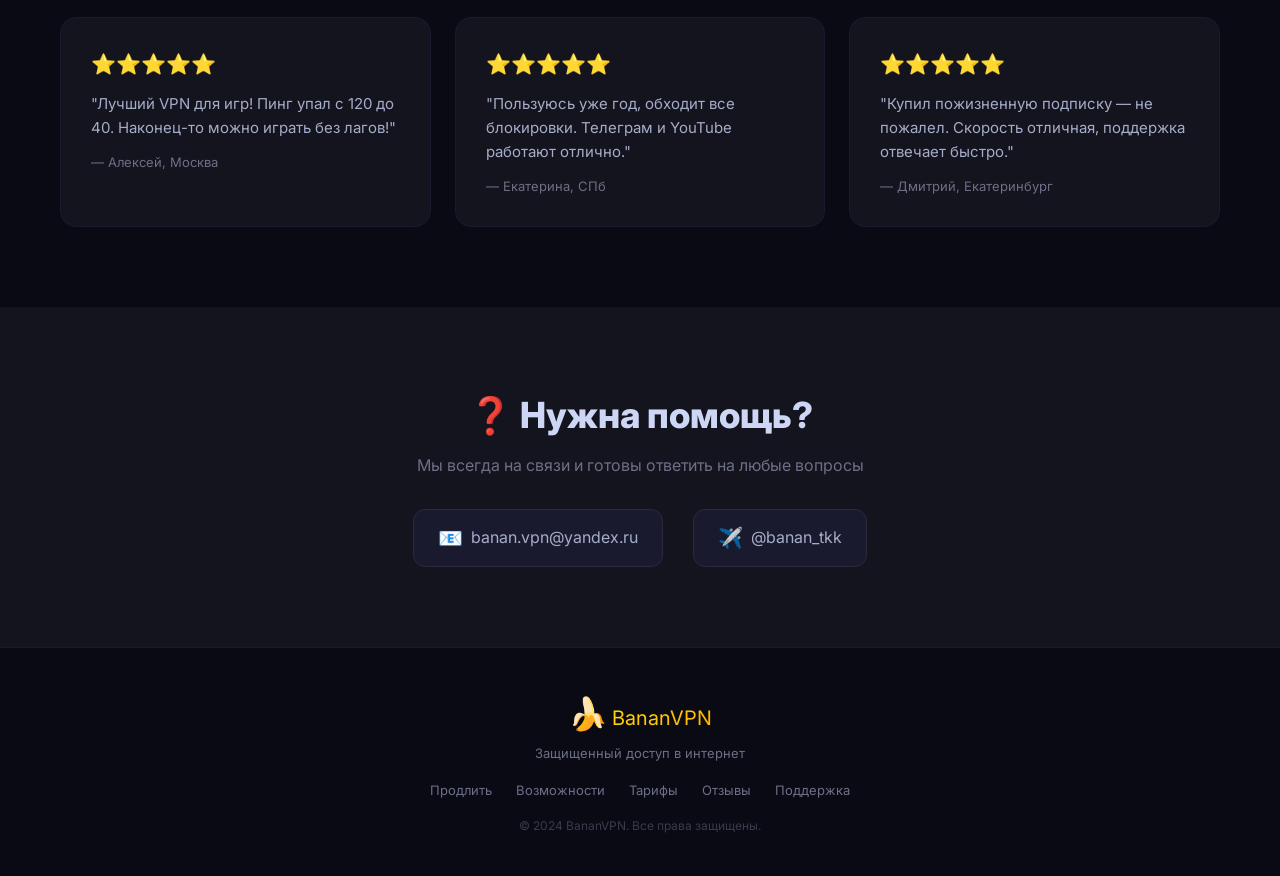
==== commit 162ab891: "Update index.html" ====
--- a/index.html
+++ b/index.html
@@ -3,6 +3,7 @@
 <head>
     <meta charset="UTF-8">
     <meta name="viewport" content="width=device-width, initial-scale=1.0">
+    <a href="download.html" class="btn btn-primary">📥 Скачать</a>
     
     <!-- ===== ОСНОВНЫЕ SEO МЕТА-ТЕГИ ===== -->
     <title>🍌 BananVPN — Лучший VPN для игр и интернета в России</title>
@@ -320,4 +321,4 @@
 
     <script src="script.js"></script>
 </body>
-</html>+</html>
